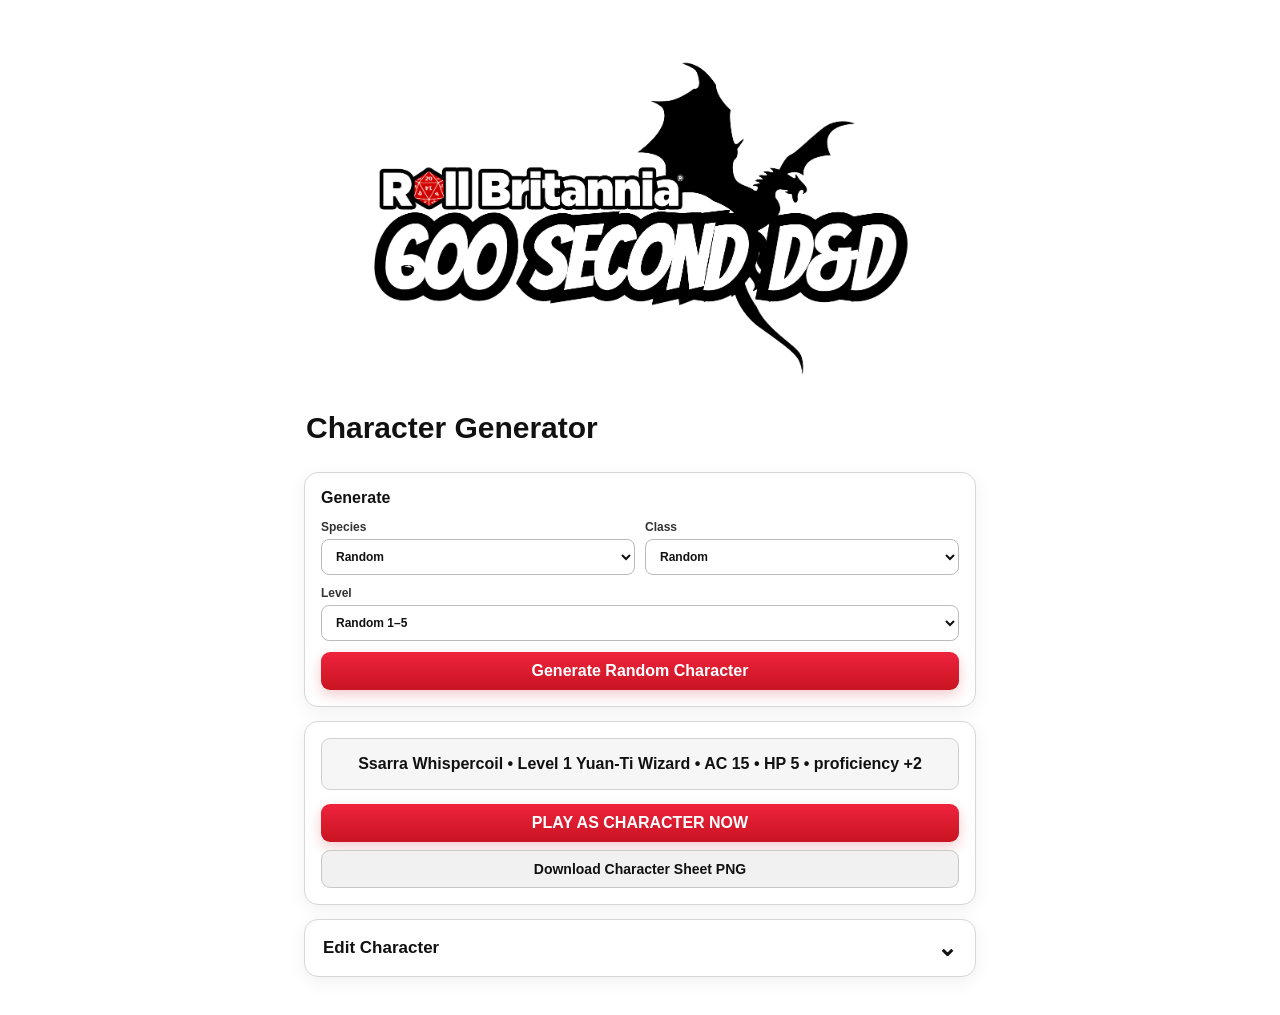
==== index.html @ bf0de69c "Restore working generator loader and play mode" ====
<!doctype html>
<html lang="en">
<head>
  <meta charset="utf-8">
  <meta name="viewport" content="width=device-width,initial-scale=1">
  <meta http-equiv="Cache-Control" content="no-cache, no-store, must-revalidate">
  <meta http-equiv="Pragma" content="no-cache">
  <meta http-equiv="Expires" content="0">
  <title>Roll Britannia Character Generator</title>
  <style>html,body{margin:0;min-height:100%;background:#fff;font-family:Arial,Helvetica,sans-serif}#loading{min-height:100vh;display:flex;align-items:center;justify-content:center;font-weight:800}</style>
</head>
<body>
<div id="loading">Loading Character Generator…</div>
<script>
(async()=>{
  const response=await fetch('./600_second_dnd_character_player_v21.html?v=20260806-2330',{cache:'no-store'});
  if(!response.ok) throw new Error('Could not load app source: '+response.status);
  let app=await response.text();

  // Use the exact uploaded logo and current title.
  app=app.replace(/<img class="generator-logo"[^>]*>/,'<img class="generator-logo" src="./600 Second logo.png" alt="Roll Britannia 600 Second D&amp;D">');
  app=app.replace(/<h1>[^<]*<\/h1>/,'<h1>Character Generator</h1>');

  // Fix stale code left behind after the portrait/live-preview changes.
  app=app.replace('if(!state || readyCount<3)return;','if(!state)return;');
  app=app.replace("els.fitBtn.addEventListener('click',()=>{document.getElementById('sheetStage').scrollTo({top:0,left:0,behavior:'smooth'});});",'');
  app=app.replace("if(!document.fullscreenElement && el.requestFullscreen) el.requestFullscreen().catch(()=>{});",'');
  app=app.replace("if(document.fullscreenElement && document.exitFullscreen) document.exitFullscreen().catch(()=>{});",'');
  app=app.replace('>EDIT CHARACTER</button>','>BACK TO EDIT</button>');

  const css=`<style id="production-overrides">
html,body{background:#fff!important;color:#111!important}
body:not(.play-mode){background:#fff!important;color:#111!important;overflow-x:hidden!important;overflow-y:auto!important}
body:not(.play-mode) .app-shell{display:grid!important;grid-template-columns:minmax(320px,720px)!important;justify-content:center!important;min-height:100vh!important;background:#fff!important}
body:not(.play-mode) .controls{width:100%!important;padding:24px!important;overflow:visible!important;border-right:0!important;background:#fff!important;color:#111!important}
body:not(.play-mode) .preview-area{display:none!important}
body:not(.play-mode) .panel{position:static!important;background:#fff!important;border-color:#d7d7d7!important;color:#111!important;box-shadow:0 5px 18px rgba(0,0,0,.06)!important}
body:not(.play-mode) .actions-panel{position:static!important;bottom:auto!important}
body:not(.play-mode) .generator-brand{background:#fff!important;border:0!important;padding:0 0 16px!important}
body:not(.play-mode) .generator-logo{display:block!important;width:100%!important;max-width:620px!important;height:auto!important;margin:0 auto 14px!important;object-fit:contain!important}
body:not(.play-mode) .generator-brand h1{color:#000!important;text-align:center!important;margin:0!important}
body:not(.play-mode) label{color:#333!important}
body:not(.play-mode) input,body:not(.play-mode) select,body:not(.play-mode) textarea{background:#fff!important;color:#111!important;border-color:#bbb!important}
body:not(.play-mode) input:focus,body:not(.play-mode) select:focus,body:not(.play-mode) textarea:focus{border-color:#666!important}
body:not(.play-mode) .point-buy-status,body:not(.play-mode) .character-summary{background:#f6f6f6!important;color:#111!important;border-color:#d0d0d0!important}
body:not(.play-mode) .secondary{background:#f1f1f1!important;color:#111!important;border-color:#c8c8c8!important}
body:not(.play-mode) .edit-collapse-toggle{color:#111!important}
.download-character-panel .character-summary{display:block!important;width:100%!important;box-sizing:border-box!important;margin:0 0 14px!important;padding:14px 16px!important;text-align:center!important;font-size:16px!important;color:#111!important}
.download-character-panel #playBtn{width:100%!important}
body.play-mode{margin:0!important;overflow:hidden!important;background:#111!important}
body.play-mode .app-shell{display:block!important;min-height:100vh!important;background:#111!important}
body.play-mode .controls{display:none!important}
body.play-mode .preview-area{display:flex!important;position:fixed!important;inset:0!important;z-index:999!important;width:100vw!important;height:100dvh!important;min-height:0!important;padding:0!important;background:#111!important;overflow:hidden!important;align-items:center!important;justify-content:center!important}
body.play-mode .sheet-stage{display:flex!important;width:100vw!important;height:100dvh!important;min-height:0!important;flex:1!important;padding:0!important;border:0!important;border-radius:0!important;overflow:hidden!important;background:#111!important;box-shadow:none!important;align-items:center!important;justify-content:center!important}
body.play-mode #sheetWrap{position:relative!important;width:min(100vw,calc(100dvh * .707))!important;max-width:none!important;flex:0 0 auto!important;z-index:1000!important}
body.play-mode #sheetCanvas{display:block!important;visibility:visible!important;opacity:1!important;width:100%!important;height:auto!important;background:#fff!important;box-shadow:none!important}
body.play-mode #hpPlayControls{display:block!important;position:absolute!important;inset:0!important;z-index:1002!important;pointer-events:none!important}
body.play-mode .hp-step{width:clamp(20px,3.3%,26px)!important;height:auto!important;aspect-ratio:1/1!important;padding:0!important;border:2px solid #D10300!important;border-radius:50%!important;background:#fff!important;color:#D10300!important;font-size:clamp(15px,1.8vw,20px)!important;line-height:1!important;box-shadow:0 2px 6px rgba(0,0,0,.2)!important;pointer-events:auto!important;display:flex!important;align-items:center!important;justify-content:center!important}
body.play-mode #hpMinusBtn{left:22.1%!important;top:28.8%!important;transform:translate(-50%,-50%)!important}
body.play-mode #hpPlusBtn{left:29.4%!important;top:28.8%!important;transform:translate(-50%,-50%)!important}
body.play-mode .exit-play{display:block!important;position:fixed!important;top:auto!important;bottom:12px!important;right:12px!important;z-index:1005!important;padding:8px 12px!important;border-radius:999px!important;background:rgba(20,20,20,.88)!important;color:#fff!important;font-size:11px!important;font-weight:800!important}
</style>`;
  app=app.replace('</head>',css+'</head>');

  document.open();
  document.write(app);
  document.close();
})().catch(err=>{
  console.error(err);
  document.getElementById('loading').textContent='Could not load the Character Generator. Please refresh.';
});
</script>
</body>
</html>
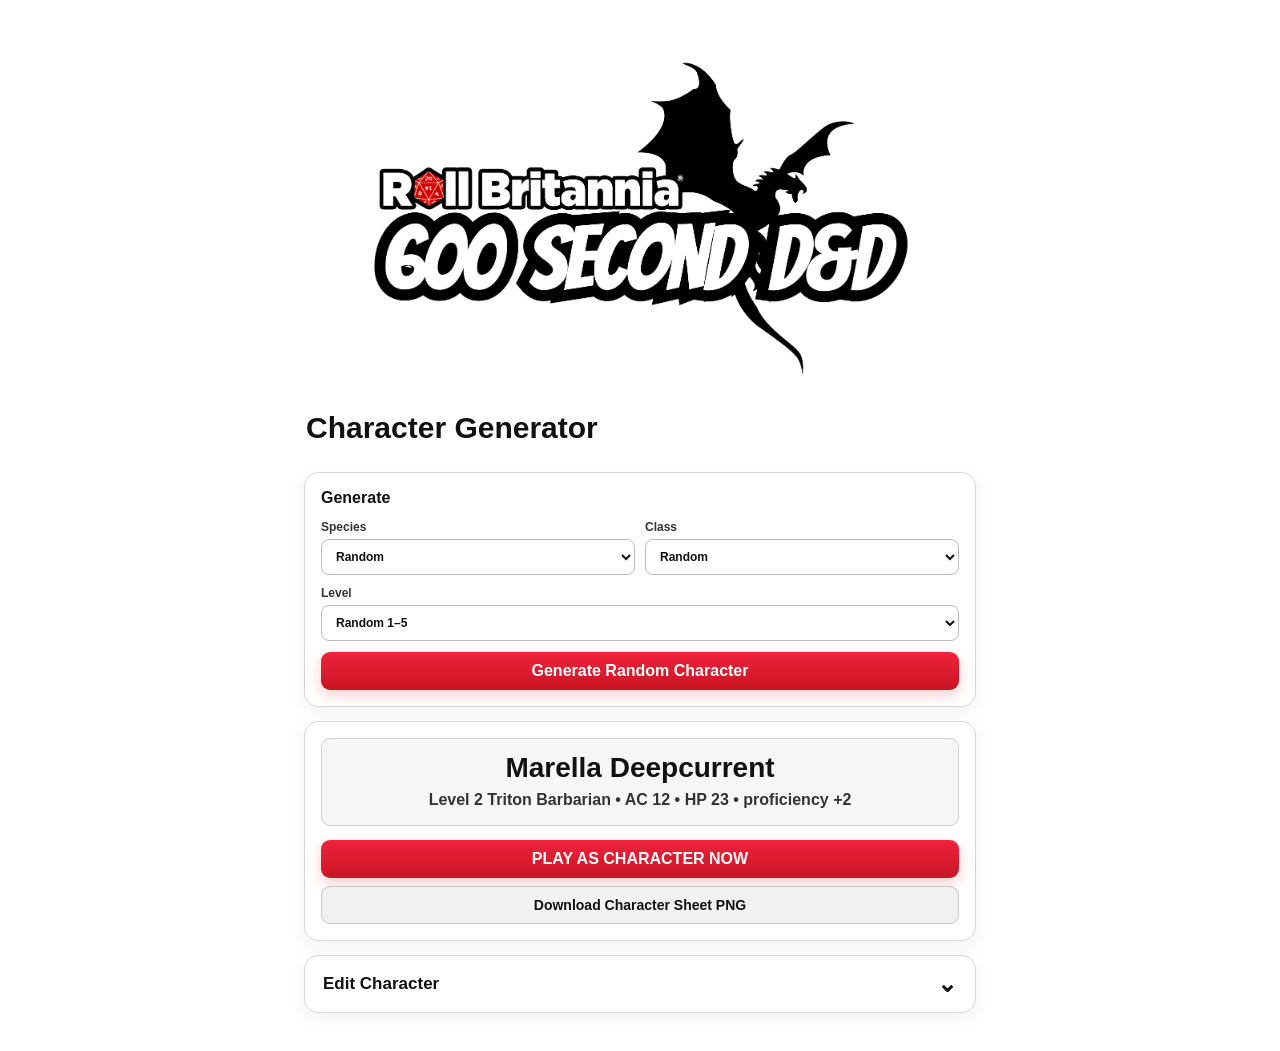
==== commit 58a7806c: "Restore large character name summary layout" ====
--- a/index.html
+++ b/index.html
@@ -13,7 +13,7 @@
 <div id="loading">Loading Character Generator…</div>
 <script>
 (async()=>{
-  const response=await fetch('./600_second_dnd_character_player_v21.html?v=20260806-2330',{cache:'no-store'});
+  const response=await fetch('./600_second_dnd_character_player_v21.html?v=20260807-0015',{cache:'no-store'});
   if(!response.ok) throw new Error('Could not load app source: '+response.status);
   let app=await response.text();
 
@@ -45,7 +45,9 @@
 body:not(.play-mode) .point-buy-status,body:not(.play-mode) .character-summary{background:#f6f6f6!important;color:#111!important;border-color:#d0d0d0!important}
 body:not(.play-mode) .secondary{background:#f1f1f1!important;color:#111!important;border-color:#c8c8c8!important}
 body:not(.play-mode) .edit-collapse-toggle{color:#111!important}
-.download-character-panel .character-summary{display:block!important;width:100%!important;box-sizing:border-box!important;margin:0 0 14px!important;padding:14px 16px!important;text-align:center!important;font-size:16px!important;color:#111!important}
+.download-character-panel .character-summary{display:block!important;width:100%!important;box-sizing:border-box!important;margin:0 0 14px!important;padding:14px 16px!important;text-align:center!important;color:#111!important}
+.character-summary .summary-name{display:block!important;width:100%!important;font-size:28px!important;line-height:1.08!important;font-weight:900!important;color:#111!important;margin:0 0 7px!important}
+.character-summary .summary-details{display:block!important;width:100%!important;font-size:16px!important;line-height:1.3!important;font-weight:800!important;color:#333!important}
 .download-character-panel #playBtn{width:100%!important}
 body.play-mode{margin:0!important;overflow:hidden!important;background:#111!important}
 body.play-mode .app-shell{display:block!important;min-height:100vh!important;background:#111!important}
@@ -62,6 +64,42 @@
 </style>`;
   app=app.replace('</head>',css+'</head>');
 
+  const summaryScript=`<script id="summary-layout-fix">
+(function(){
+  function formatSummary(){
+    const summary=document.getElementById('summary');
+    if(!summary)return;
+    const raw=(summary.dataset.rawSummary||summary.textContent||'').trim();
+    if(!raw)return;
+    if(summary.querySelector('.summary-name'))return;
+    const marker=' • Level ';
+    const p=raw.indexOf(marker);
+    if(p<0)return;
+    summary.dataset.rawSummary=raw;
+    const name=raw.slice(0,p).trim();
+    const details='Level '+raw.slice(p+marker.length).trim();
+    summary.innerHTML='';
+    const nameEl=document.createElement('span');
+    nameEl.className='summary-name';
+    nameEl.textContent=name;
+    const detailsEl=document.createElement('span');
+    detailsEl.className='summary-details';
+    detailsEl.textContent=details;
+    summary.append(nameEl,detailsEl);
+  }
+  function start(){
+    const summary=document.getElementById('summary');
+    if(!summary)return;
+    formatSummary();
+    new MutationObserver(()=>{
+      if(!summary.querySelector('.summary-name'))formatSummary();
+    }).observe(summary,{childList:true,subtree:true,characterData:true});
+  }
+  if(document.readyState==='loading')document.addEventListener('DOMContentLoaded',start);else start();
+})();
+<\/script>`;
+  app=app.replace('</body>',summaryScript+'</body>');
+
   document.open();
   document.write(app);
   document.close();
@@ -71,4 +109,4 @@
 });
 </script>
 </body>
-</html>
+</html>
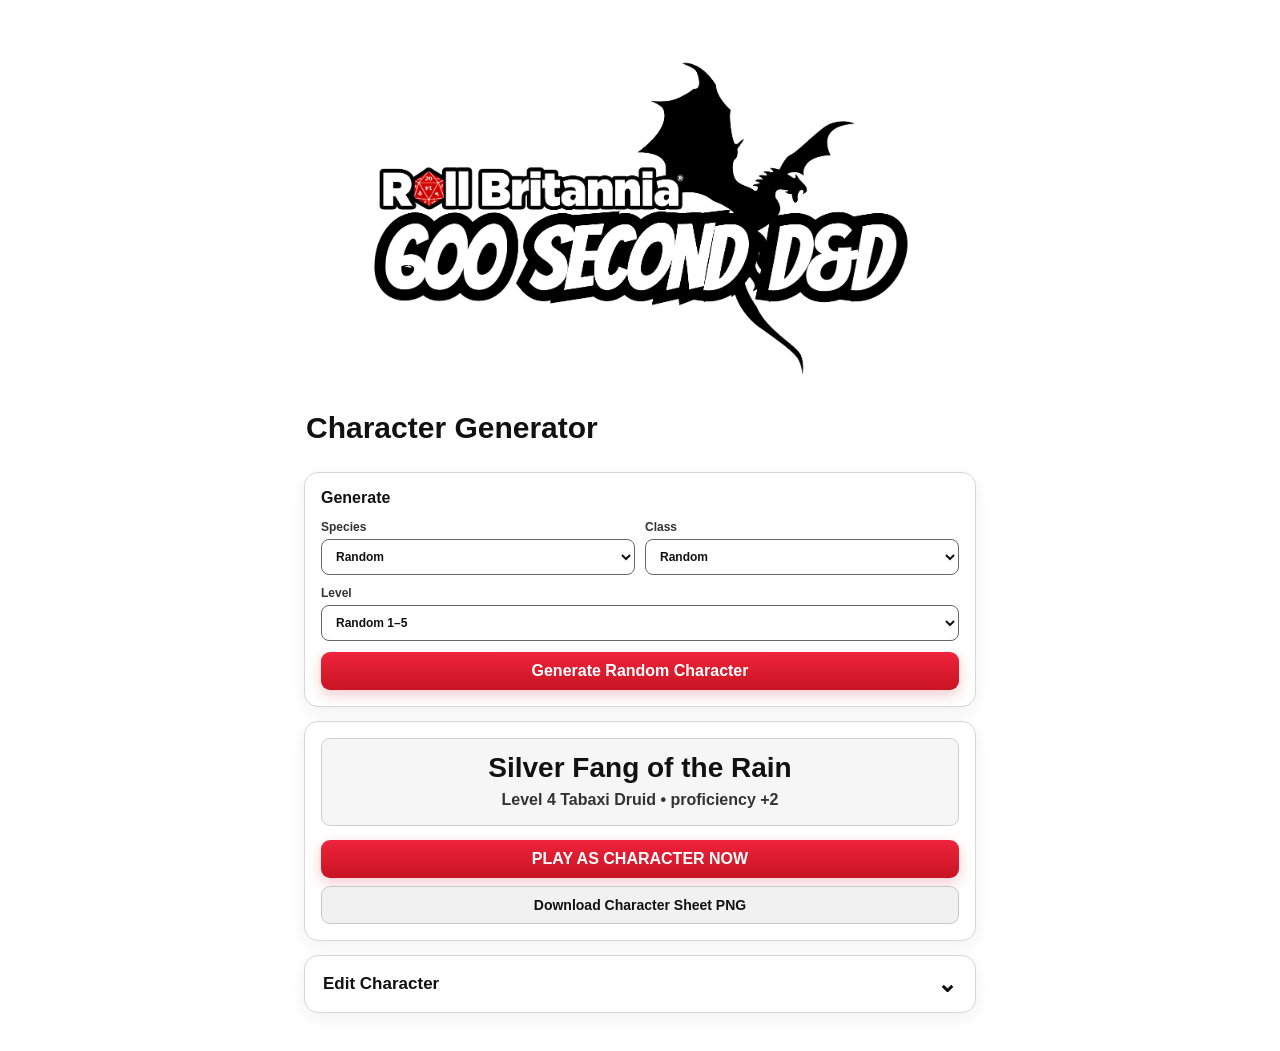
==== commit ce1ff4dc: "Fix random character summary refresh and Magic Missile rules" ====
--- a/index.html
+++ b/index.html
@@ -13,20 +13,29 @@
 <div id="loading">Loading Character Generator…</div>
 <script>
 (async()=>{
-  const response=await fetch('./600_second_dnd_character_player_v21.html?v=20260807-0015',{cache:'no-store'});
+  const response=await fetch('./600_second_dnd_character_player_v21.html?v=20260807-0030',{cache:'no-store'});
   if(!response.ok) throw new Error('Could not load app source: '+response.status);
   let app=await response.text();
 
-  // Use the exact uploaded logo and current title.
+  // Exact uploaded logo and current title.
   app=app.replace(/<img class="generator-logo"[^>]*>/,'<img class="generator-logo" src="./600 Second logo.png" alt="Roll Britannia 600 Second D&amp;D">');
   app=app.replace(/<h1>[^<]*<\/h1>/,'<h1>Character Generator</h1>');
+  app=app.replace('id="generateBtn"','id="generateBtn" type="button"');
 
-  // Fix stale code left behind after the portrait/live-preview changes.
+  // Fix stale code left behind after portrait/live-preview changes.
   app=app.replace('if(!state || readyCount<3)return;','if(!state)return;');
   app=app.replace("els.fitBtn.addEventListener('click',()=>{document.getElementById('sheetStage').scrollTo({top:0,left:0,behavior:'smooth'});});",'');
   app=app.replace("if(!document.fullscreenElement && el.requestFullscreen) el.requestFullscreen().catch(()=>{});",'');
   app=app.replace("if(document.fullscreenElement && document.exitFullscreen) document.exitFullscreen().catch(()=>{});",'');
   app=app.replace('>EDIT CHARACTER</button>','>BACK TO EDIT</button>');
+
+  // Magic Missile: three automatically hitting missiles, with the listed damage PER missile.
+  app=app.replace("{name:'Magic Missile',ability:'CHA',dice:'3d4+3',type:'Force',desc:'Create three magical darts that automatically hit creatures you can see within 120 ft. The darts can strike one target or be divided among several.'}","{name:'Magic Missile',ability:'CHA',dice:'1d4+1',type:'Force / missile',auto:true,desc:'Create three magical darts that automatically hit creatures you can see within 120 ft. The listed damage is PER missile; all three can hit one target or be split among targets.'}");
+  app=app.replace("{name:'Magic Missile',ability:'INT',dice:'3d4+3',type:'Force',desc:'Create three magical darts that automatically hit creatures you can see within 120 ft. The darts can strike one target or be divided among several.'}","{name:'Magic Missile',ability:'INT',dice:'1d4+1',type:'Force / missile',auto:true,desc:'Create three magical darts that automatically hit creatures you can see within 120 ft. The listed damage is PER missile; all three can hit one target or be split among targets.'}");
+
+  app=app.replace("  function attackBonus(atk){\n    const ab=classData[state.cls]?.spell && atk.ability===classData[state.cls].spell ? classData[state.cls].spell : atk.ability;\n    return modifier(state.stats[ab]||10)+state.prof;\n  }","  function attackBonus(atk){\n    if(atk.auto) return 'Auto';\n    const ab=classData[state.cls]?.spell && atk.ability===classData[state.cls].spell ? classData[state.cls].spell : atk.ability;\n    return modifier(state.stats[ab]||10)+state.prof;\n  }");
+  app=app.replace("  function attackDamage(atk){\n    if(atk.type==='Bonus') return atk.dice;\n    const mod=modifier(state.stats[atk.ability]||10);\n    const suffix = mod===0?'':(mod>0?`+${mod}`:`${mod}`);\n    return `${atk.dice}${suffix} ${atk.type}`;\n  }","  function attackDamage(atk){\n    if(atk.type==='Bonus') return atk.dice;\n    const spellAbility=classData[state.cls]?.spell;\n    const isSpellAttack=spellAbility && atk.ability===spellAbility;\n    if(isSpellAttack || atk.auto) return `${atk.dice} ${atk.type}`;\n    const mod=modifier(state.stats[atk.ability]||10);\n    const suffix = mod===0?'':(mod>0?`+${mod}`:`${mod}`);\n    return `${atk.dice}${suffix} ${atk.type}`;\n  }");
+  app=app.replace("      if(m[2]==='bonus')return fmtMod(attackBonus(atk));","      if(m[2]==='bonus'){const b=attackBonus(atk);return typeof b==='number'?fmtMod(b):b;}");
 
   const css=`<style id="production-overrides">
 html,body{background:#fff!important;color:#111!important}
@@ -41,7 +50,7 @@
 body:not(.play-mode) .generator-brand h1{color:#000!important;text-align:center!important;margin:0!important}
 body:not(.play-mode) label{color:#333!important}
 body:not(.play-mode) input,body:not(.play-mode) select,body:not(.play-mode) textarea{background:#fff!important;color:#111!important;border-color:#bbb!important}
-body:not(.play-mode) input:focus,body:not(.play-mode) select:focus,body:not(.play-mode) textarea:focus{border-color:#666!important}
+body:not(.play-mode) input:focus,body:not(.play-mode) select,body:not(.play-mode) textarea:focus{border-color:#666!important}
 body:not(.play-mode) .point-buy-status,body:not(.play-mode) .character-summary{background:#f6f6f6!important;color:#111!important;border-color:#d0d0d0!important}
 body:not(.play-mode) .secondary{background:#f1f1f1!important;color:#111!important;border-color:#c8c8c8!important}
 body:not(.play-mode) .edit-collapse-toggle{color:#111!important}
@@ -64,20 +73,20 @@
 </style>`;
   app=app.replace('</head>',css+'</head>');
 
+  // Format the CURRENT summary every time it changes. Do not cache the first character.
   const summaryScript=`<script id="summary-layout-fix">
 (function(){
   function formatSummary(){
     const summary=document.getElementById('summary');
-    if(!summary)return;
-    const raw=(summary.dataset.rawSummary||summary.textContent||'').trim();
+    if(!summary || summary.querySelector('.summary-name'))return;
+    const raw=(summary.textContent||'').trim();
     if(!raw)return;
-    if(summary.querySelector('.summary-name'))return;
     const marker=' • Level ';
     const p=raw.indexOf(marker);
     if(p<0)return;
-    summary.dataset.rawSummary=raw;
     const name=raw.slice(0,p).trim();
-    const details='Level '+raw.slice(p+marker.length).trim();
+    let details='Level '+raw.slice(p+marker.length).trim();
+    details=details.replace(/ • AC \\d+ • HP \\d+(?= • proficiency)/,'');
     summary.innerHTML='';
     const nameEl=document.createElement('span');
     nameEl.className='summary-name';
@@ -91,9 +100,7 @@
     const summary=document.getElementById('summary');
     if(!summary)return;
     formatSummary();
-    new MutationObserver(()=>{
-      if(!summary.querySelector('.summary-name'))formatSummary();
-    }).observe(summary,{childList:true,subtree:true,characterData:true});
+    new MutationObserver(()=>formatSummary()).observe(summary,{childList:true,subtree:true,characterData:true});
   }
   if(document.readyState==='loading')document.addEventListener('DOMContentLoaded',start);else start();
 })();
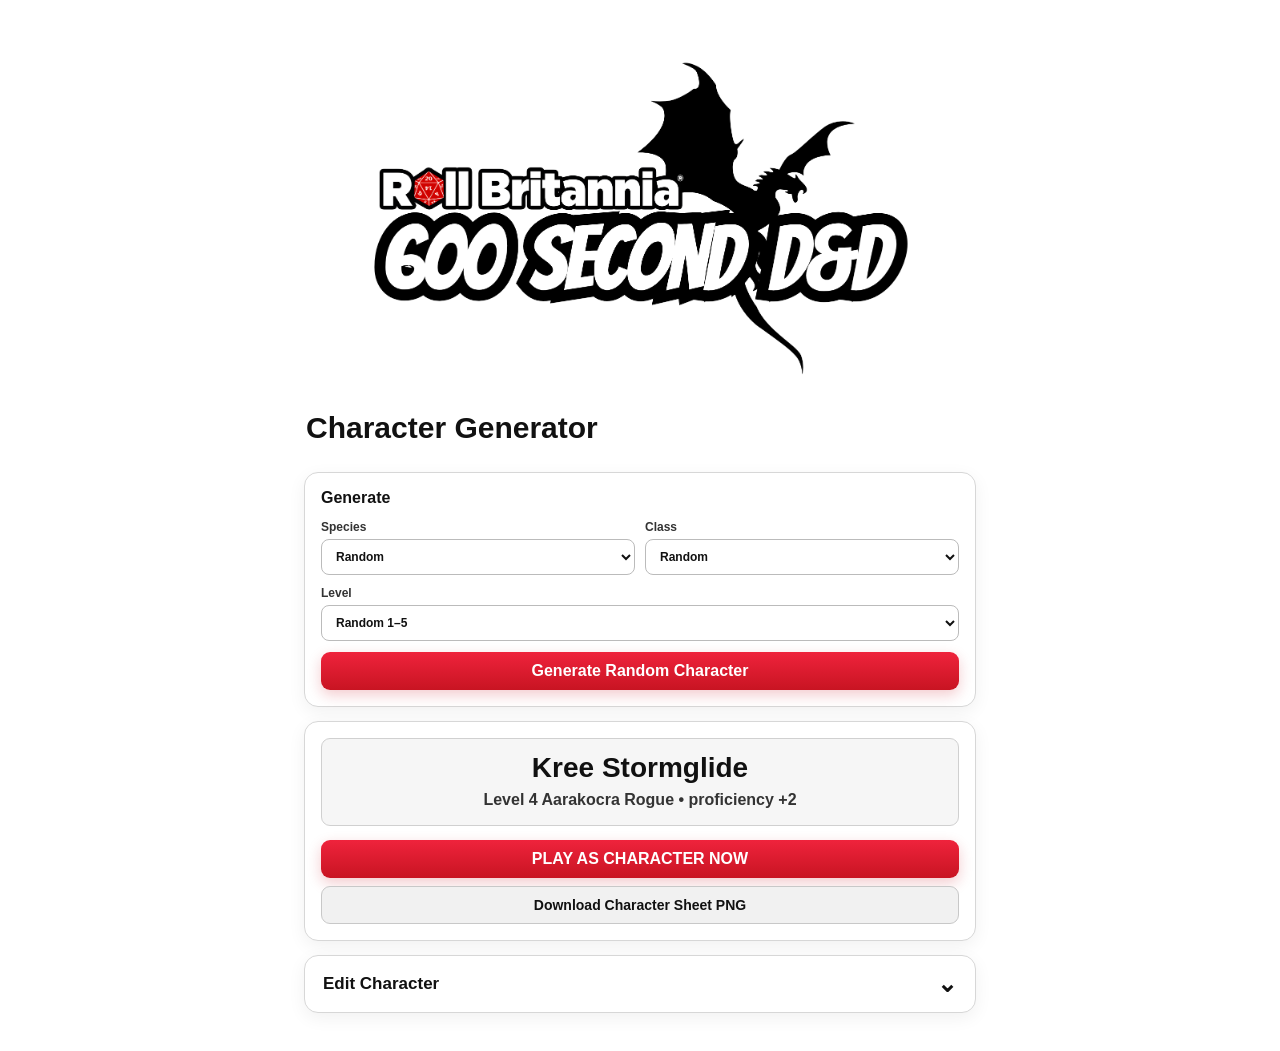
==== commit b0eb311a: "Make HP controls rectangular and keep clear of HP text" ====
--- a/index.html
+++ b/index.html
@@ -13,23 +13,20 @@
 <div id="loading">Loading Character Generator…</div>
 <script>
 (async()=>{
-  const response=await fetch('./600_second_dnd_character_player_v21.html?v=20260807-0030',{cache:'no-store'});
+  const response=await fetch('./600_second_dnd_character_player_v21.html?v=20260807-0045',{cache:'no-store'});
   if(!response.ok) throw new Error('Could not load app source: '+response.status);
   let app=await response.text();
 
-  // Exact uploaded logo and current title.
   app=app.replace(/<img class="generator-logo"[^>]*>/,'<img class="generator-logo" src="./600 Second logo.png" alt="Roll Britannia 600 Second D&amp;D">');
   app=app.replace(/<h1>[^<]*<\/h1>/,'<h1>Character Generator</h1>');
   app=app.replace('id="generateBtn"','id="generateBtn" type="button"');
 
-  // Fix stale code left behind after portrait/live-preview changes.
   app=app.replace('if(!state || readyCount<3)return;','if(!state)return;');
   app=app.replace("els.fitBtn.addEventListener('click',()=>{document.getElementById('sheetStage').scrollTo({top:0,left:0,behavior:'smooth'});});",'');
   app=app.replace("if(!document.fullscreenElement && el.requestFullscreen) el.requestFullscreen().catch(()=>{});",'');
   app=app.replace("if(document.fullscreenElement && document.exitFullscreen) document.exitFullscreen().catch(()=>{});",'');
   app=app.replace('>EDIT CHARACTER</button>','>BACK TO EDIT</button>');
 
-  // Magic Missile: three automatically hitting missiles, with the listed damage PER missile.
   app=app.replace("{name:'Magic Missile',ability:'CHA',dice:'3d4+3',type:'Force',desc:'Create three magical darts that automatically hit creatures you can see within 120 ft. The darts can strike one target or be divided among several.'}","{name:'Magic Missile',ability:'CHA',dice:'1d4+1',type:'Force / missile',auto:true,desc:'Create three magical darts that automatically hit creatures you can see within 120 ft. The listed damage is PER missile; all three can hit one target or be split among targets.'}");
   app=app.replace("{name:'Magic Missile',ability:'INT',dice:'3d4+3',type:'Force',desc:'Create three magical darts that automatically hit creatures you can see within 120 ft. The darts can strike one target or be divided among several.'}","{name:'Magic Missile',ability:'INT',dice:'1d4+1',type:'Force / missile',auto:true,desc:'Create three magical darts that automatically hit creatures you can see within 120 ft. The listed damage is PER missile; all three can hit one target or be split among targets.'}");
 
@@ -50,7 +47,7 @@
 body:not(.play-mode) .generator-brand h1{color:#000!important;text-align:center!important;margin:0!important}
 body:not(.play-mode) label{color:#333!important}
 body:not(.play-mode) input,body:not(.play-mode) select,body:not(.play-mode) textarea{background:#fff!important;color:#111!important;border-color:#bbb!important}
-body:not(.play-mode) input:focus,body:not(.play-mode) select,body:not(.play-mode) textarea:focus{border-color:#666!important}
+body:not(.play-mode) input:focus,body:not(.play-mode) select:focus,body:not(.play-mode) textarea:focus{border-color:#666!important}
 body:not(.play-mode) .point-buy-status,body:not(.play-mode) .character-summary{background:#f6f6f6!important;color:#111!important;border-color:#d0d0d0!important}
 body:not(.play-mode) .secondary{background:#f1f1f1!important;color:#111!important;border-color:#c8c8c8!important}
 body:not(.play-mode) .edit-collapse-toggle{color:#111!important}
@@ -66,14 +63,13 @@
 body.play-mode #sheetWrap{position:relative!important;width:min(100vw,calc(100dvh * .707))!important;max-width:none!important;flex:0 0 auto!important;z-index:1000!important}
 body.play-mode #sheetCanvas{display:block!important;visibility:visible!important;opacity:1!important;width:100%!important;height:auto!important;background:#fff!important;box-shadow:none!important}
 body.play-mode #hpPlayControls{display:block!important;position:absolute!important;inset:0!important;z-index:1002!important;pointer-events:none!important}
-body.play-mode .hp-step{width:clamp(20px,3.3%,26px)!important;height:auto!important;aspect-ratio:1/1!important;padding:0!important;border:2px solid #D10300!important;border-radius:50%!important;background:#fff!important;color:#D10300!important;font-size:clamp(15px,1.8vw,20px)!important;line-height:1!important;box-shadow:0 2px 6px rgba(0,0,0,.2)!important;pointer-events:auto!important;display:flex!important;align-items:center!important;justify-content:center!important}
-body.play-mode #hpMinusBtn{left:22.1%!important;top:28.8%!important;transform:translate(-50%,-50%)!important}
-body.play-mode #hpPlusBtn{left:29.4%!important;top:28.8%!important;transform:translate(-50%,-50%)!important}
+body.play-mode .hp-step{width:36px!important;height:24px!important;aspect-ratio:auto!important;padding:0!important;border:2px solid #D10300!important;border-radius:5px!important;background:#fff!important;color:#D10300!important;font-size:20px!important;line-height:20px!important;box-shadow:0 2px 6px rgba(0,0,0,.2)!important;pointer-events:auto!important;display:flex!important;align-items:center!important;justify-content:center!important;font-weight:900!important}
+body.play-mode #hpMinusBtn{left:12.2%!important;top:28.8%!important;transform:translate(-50%,-50%)!important}
+body.play-mode #hpPlusBtn{left:25.6%!important;top:28.8%!important;transform:translate(-50%,-50%)!important}
 body.play-mode .exit-play{display:block!important;position:fixed!important;top:auto!important;bottom:12px!important;right:12px!important;z-index:1005!important;padding:8px 12px!important;border-radius:999px!important;background:rgba(20,20,20,.88)!important;color:#fff!important;font-size:11px!important;font-weight:800!important}
 </style>`;
   app=app.replace('</head>',css+'</head>');
 
-  // Format the CURRENT summary every time it changes. Do not cache the first character.
   const summaryScript=`<script id="summary-layout-fix">
 (function(){
   function formatSummary(){
@@ -116,4 +112,4 @@
 });
 </script>
 </body>
-</html>+</html>
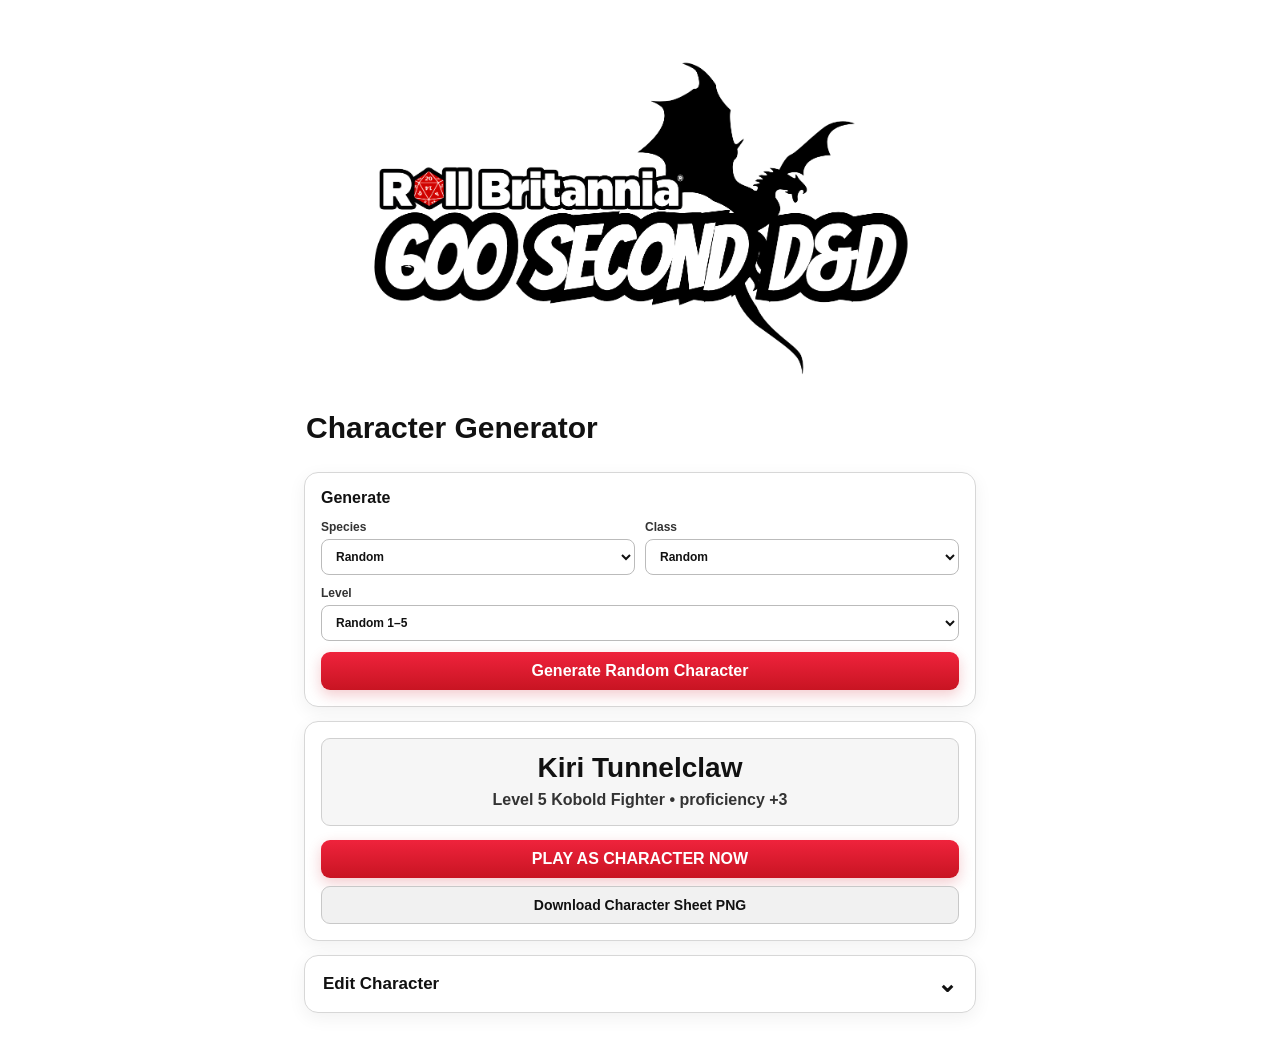
==== commit f4249ba0: "Move HP controls outside hit point text area" ====
--- a/index.html
+++ b/index.html
@@ -63,9 +63,10 @@
 body.play-mode #sheetWrap{position:relative!important;width:min(100vw,calc(100dvh * .707))!important;max-width:none!important;flex:0 0 auto!important;z-index:1000!important}
 body.play-mode #sheetCanvas{display:block!important;visibility:visible!important;opacity:1!important;width:100%!important;height:auto!important;background:#fff!important;box-shadow:none!important}
 body.play-mode #hpPlayControls{display:block!important;position:absolute!important;inset:0!important;z-index:1002!important;pointer-events:none!important}
-body.play-mode .hp-step{width:36px!important;height:24px!important;aspect-ratio:auto!important;padding:0!important;border:2px solid #D10300!important;border-radius:5px!important;background:#fff!important;color:#D10300!important;font-size:20px!important;line-height:20px!important;box-shadow:0 2px 6px rgba(0,0,0,.2)!important;pointer-events:auto!important;display:flex!important;align-items:center!important;justify-content:center!important;font-weight:900!important}
-body.play-mode #hpMinusBtn{left:12.2%!important;top:28.8%!important;transform:translate(-50%,-50%)!important}
-body.play-mode #hpPlusBtn{left:25.6%!important;top:28.8%!important;transform:translate(-50%,-50%)!important}
+/* HP controls sit outside the actual HP text box. */
+body.play-mode .hp-step{width:32px!important;height:22px!important;aspect-ratio:auto!important;padding:0!important;border:2px solid #D10300!important;border-radius:4px!important;background:#fff!important;color:#D10300!important;font-size:19px!important;line-height:19px!important;box-shadow:0 2px 6px rgba(0,0,0,.2)!important;pointer-events:auto!important;display:flex!important;align-items:center!important;justify-content:center!important;font-weight:900!important}
+body.play-mode #hpMinusBtn{left:25.6%!important;top:28.55%!important;transform:translate(-50%,-50%)!important}
+body.play-mode #hpPlusBtn{left:34.0%!important;top:28.55%!important;transform:translate(-50%,-50%)!important}
 body.play-mode .exit-play{display:block!important;position:fixed!important;top:auto!important;bottom:12px!important;right:12px!important;z-index:1005!important;padding:8px 12px!important;border-radius:999px!important;background:rgba(20,20,20,.88)!important;color:#fff!important;font-size:11px!important;font-weight:800!important}
 </style>`;
   app=app.replace('</head>',css+'</head>');
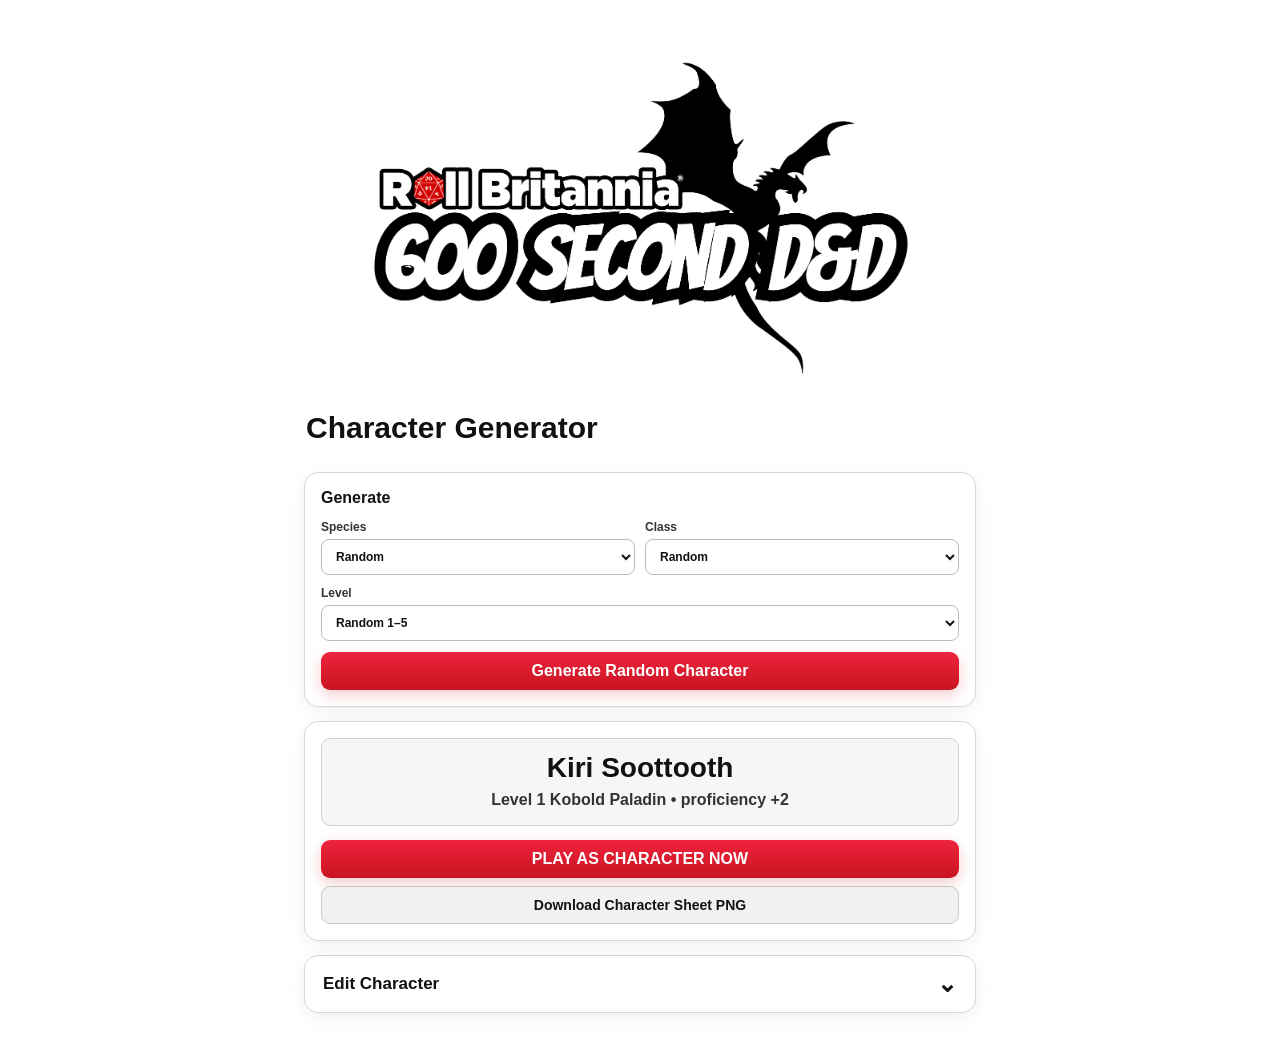
==== commit b47025fa: "Refine HP controls, portrait placement, and green spill cleanup" ====
--- a/index.html
+++ b/index.html
@@ -13,7 +13,7 @@
 <div id="loading">Loading Character Generator…</div>
 <script>
 (async()=>{
-  const response=await fetch('./600_second_dnd_character_player_v21.html?v=20260807-0045',{cache:'no-store'});
+  const response=await fetch('./600_second_dnd_character_player_v21.html?v=20260807-0105',{cache:'no-store'});
   if(!response.ok) throw new Error('Could not load app source: '+response.status);
   let app=await response.text();
 
@@ -26,6 +26,39 @@
   app=app.replace("if(!document.fullscreenElement && el.requestFullscreen) el.requestFullscreen().catch(()=>{});",'');
   app=app.replace("if(document.fullscreenElement && document.exitFullscreen) document.exitFullscreen().catch(()=>{});",'');
   app=app.replace('>EDIT CHARACTER</button>','>BACK TO EDIT</button>');
+
+  app=app.replace('  function preloadSpeciesPortraits(){', `  function keyOutGreen(img){
+    const c=document.createElement('canvas');
+    c.width=img.naturalWidth||img.width;
+    c.height=img.naturalHeight||img.height;
+    const gtx=c.getContext('2d',{willReadFrequently:true});
+    gtx.drawImage(img,0,0);
+    const imageData=gtx.getImageData(0,0,c.width,c.height);
+    const d=imageData.data;
+    for(let i=0;i<d.length;i+=4){
+      const r=d[i], g=d[i+1], b=d[i+2], a=d[i+3];
+      const dominance=g-Math.max(r,b);
+      if(a>0 && g>105 && r<145 && b<145 && dominance>34){
+        const strength=Math.min(1,(dominance-34)/90);
+        d[i+1]=Math.round(g*(1-strength*.35));
+        d[i]=Math.min(255,Math.round(r+strength*10));
+        d[i+2]=Math.min(255,Math.round(b+strength*8));
+        if(dominance>55) d[i+3]=Math.round(a*(1-strength*.92));
+      }
+    }
+    gtx.putImageData(imageData,0,0);
+    return c;
+  }
+
+  function preloadSpeciesPortraits(){`);
+  app=app.replace('img.onload=()=>{ speciesPortraits[species]=img; resolve(); };','img.onload=()=>{ speciesPortraits[species]=keyOutGreen(img); resolve(); };');
+
+  app=app.replace(
+    'const s=Math.max(w/iw,h/ih); const dw=iw*s, dh=ih*s;\\n    ctx.drawImage(img,x+(w-dw)/2,y+(h-dh)/2,dw,dh);',
+    'const s=Math.min(w/iw,h/ih)*0.96; const dw=iw*s, dh=ih*s;\\n    const cx=x+w*0.54, cy=y+h*0.47;\\n    ctx.drawImage(img,cx-dw/2,cy-dh/2,dw,dh);'
+  );
+  app=app.replace('ctx.rect(505,22,909,925);','ctx.rect(600,22,814,925);');
+  app=app.replace('drawCoverImage(portraitImg,505,22,909,925);','drawCoverImage(portraitImg,600,22,814,925);');
 
   app=app.replace("{name:'Magic Missile',ability:'CHA',dice:'3d4+3',type:'Force',desc:'Create three magical darts that automatically hit creatures you can see within 120 ft. The darts can strike one target or be divided among several.'}","{name:'Magic Missile',ability:'CHA',dice:'1d4+1',type:'Force / missile',auto:true,desc:'Create three magical darts that automatically hit creatures you can see within 120 ft. The listed damage is PER missile; all three can hit one target or be split among targets.'}");
   app=app.replace("{name:'Magic Missile',ability:'INT',dice:'3d4+3',type:'Force',desc:'Create three magical darts that automatically hit creatures you can see within 120 ft. The darts can strike one target or be divided among several.'}","{name:'Magic Missile',ability:'INT',dice:'1d4+1',type:'Force / missile',auto:true,desc:'Create three magical darts that automatically hit creatures you can see within 120 ft. The listed damage is PER missile; all three can hit one target or be split among targets.'}");
@@ -63,10 +96,9 @@
 body.play-mode #sheetWrap{position:relative!important;width:min(100vw,calc(100dvh * .707))!important;max-width:none!important;flex:0 0 auto!important;z-index:1000!important}
 body.play-mode #sheetCanvas{display:block!important;visibility:visible!important;opacity:1!important;width:100%!important;height:auto!important;background:#fff!important;box-shadow:none!important}
 body.play-mode #hpPlayControls{display:block!important;position:absolute!important;inset:0!important;z-index:1002!important;pointer-events:none!important}
-/* HP controls sit outside the actual HP text box. */
-body.play-mode .hp-step{width:32px!important;height:22px!important;aspect-ratio:auto!important;padding:0!important;border:2px solid #D10300!important;border-radius:4px!important;background:#fff!important;color:#D10300!important;font-size:19px!important;line-height:19px!important;box-shadow:0 2px 6px rgba(0,0,0,.2)!important;pointer-events:auto!important;display:flex!important;align-items:center!important;justify-content:center!important;font-weight:900!important}
-body.play-mode #hpMinusBtn{left:25.6%!important;top:28.55%!important;transform:translate(-50%,-50%)!important}
-body.play-mode #hpPlusBtn{left:34.0%!important;top:28.55%!important;transform:translate(-50%,-50%)!important}
+body.play-mode .hp-step{width:28px!important;height:18px!important;aspect-ratio:auto!important;padding:0!important;border:2px solid #D10300!important;border-radius:4px!important;background:#fff!important;color:#D10300!important;font-size:16px!important;line-height:16px!important;box-shadow:0 2px 5px rgba(0,0,0,.18)!important;pointer-events:auto!important;display:flex!important;align-items:center!important;justify-content:center!important;font-weight:900!important}
+body.play-mode #hpMinusBtn{left:12.0%!important;top:28.8%!important;transform:translate(-50%,-50%)!important}
+body.play-mode #hpPlusBtn{left:27.0%!important;top:28.8%!important;transform:translate(-50%,-50%)!important}
 body.play-mode .exit-play{display:block!important;position:fixed!important;top:auto!important;bottom:12px!important;right:12px!important;z-index:1005!important;padding:8px 12px!important;border-radius:999px!important;background:rgba(20,20,20,.88)!important;color:#fff!important;font-size:11px!important;font-weight:800!important}
 </style>`;
   app=app.replace('</head>',css+'</head>');
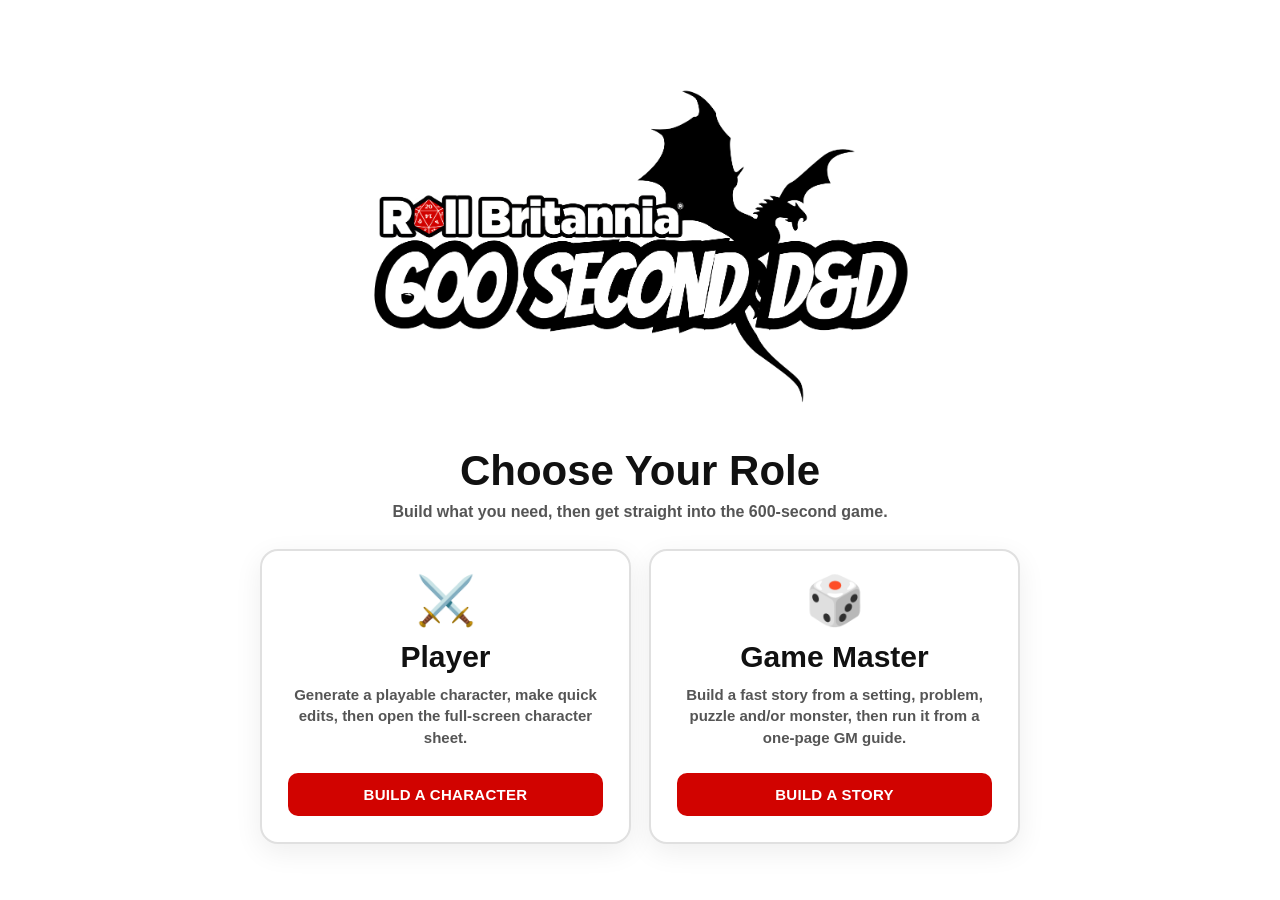
==== commit 78e96a24: "Add Player and Game Master role selection" ====
--- a/index.html
+++ b/index.html
@@ -2,147 +2,49 @@
 <html lang="en">
 <head>
   <meta charset="utf-8">
-  <meta name="viewport" content="width=device-width,initial-scale=1">
-  <meta http-equiv="Cache-Control" content="no-cache, no-store, must-revalidate">
-  <meta http-equiv="Pragma" content="no-cache">
-  <meta http-equiv="Expires" content="0">
-  <title>Roll Britannia Character Generator</title>
-  <style>html,body{margin:0;min-height:100%;background:#fff;font-family:Arial,Helvetica,sans-serif}#loading{min-height:100vh;display:flex;align-items:center;justify-content:center;font-weight:800}</style>
+  <meta name="viewport" content="width=device-width,initial-scale=1,viewport-fit=cover">
+  <title>Roll Britannia 600 Second D&D</title>
+  <style>
+    *{box-sizing:border-box}
+    html,body{margin:0;min-height:100%;font-family:Arial,Helvetica,sans-serif;background:#fff;color:#111}
+    body{min-height:100vh;display:flex;align-items:center;justify-content:center;padding:28px 18px}
+    .shell{width:min(760px,100%);text-align:center}
+    .logo{display:block;width:min(620px,100%);height:auto;margin:0 auto 20px}
+    h1{font-size:clamp(28px,5vw,42px);margin:0 0 8px;font-weight:900}
+    .sub{margin:0 auto 28px;color:#555;font-weight:700;font-size:16px}
+    .roles{display:grid;grid-template-columns:1fr 1fr;gap:18px}
+    .role{display:flex;flex-direction:column;justify-content:space-between;min-height:230px;padding:26px;border:2px solid #e0e0e0;border-radius:18px;background:#fff;box-shadow:0 8px 28px rgba(0,0,0,.07);text-decoration:none;color:#111;transition:.16s transform,.16s border-color,.16s box-shadow}
+    .role:hover,.role:focus-visible{transform:translateY(-2px);border-color:#D10300;box-shadow:0 12px 34px rgba(0,0,0,.11);outline:none}
+    .icon{font-size:48px;line-height:1;margin-bottom:15px}
+    .role h2{font-size:30px;margin:0 0 10px;font-weight:900}
+    .role p{margin:0;color:#555;font-size:15px;line-height:1.45;font-weight:600}
+    .go{margin-top:24px;background:#D10300;color:#fff;border-radius:10px;padding:13px 16px;font-size:15px;font-weight:900;letter-spacing:.02em}
+    @media(max-width:620px){body{align-items:flex-start;padding-top:max(24px,env(safe-area-inset-top))}.roles{grid-template-columns:1fr}.role{min-height:190px;padding:22px}.icon{font-size:40px}.role h2{font-size:27px}}
+  </style>
 </head>
 <body>
-<div id="loading">Loading Character Generator…</div>
-<script>
-(async()=>{
-  const response=await fetch('./600_second_dnd_character_player_v21.html?v=20260807-0105',{cache:'no-store'});
-  if(!response.ok) throw new Error('Could not load app source: '+response.status);
-  let app=await response.text();
-
-  app=app.replace(/<img class="generator-logo"[^>]*>/,'<img class="generator-logo" src="./600 Second logo.png" alt="Roll Britannia 600 Second D&amp;D">');
-  app=app.replace(/<h1>[^<]*<\/h1>/,'<h1>Character Generator</h1>');
-  app=app.replace('id="generateBtn"','id="generateBtn" type="button"');
-
-  app=app.replace('if(!state || readyCount<3)return;','if(!state)return;');
-  app=app.replace("els.fitBtn.addEventListener('click',()=>{document.getElementById('sheetStage').scrollTo({top:0,left:0,behavior:'smooth'});});",'');
-  app=app.replace("if(!document.fullscreenElement && el.requestFullscreen) el.requestFullscreen().catch(()=>{});",'');
-  app=app.replace("if(document.fullscreenElement && document.exitFullscreen) document.exitFullscreen().catch(()=>{});",'');
-  app=app.replace('>EDIT CHARACTER</button>','>BACK TO EDIT</button>');
-
-  app=app.replace('  function preloadSpeciesPortraits(){', `  function keyOutGreen(img){
-    const c=document.createElement('canvas');
-    c.width=img.naturalWidth||img.width;
-    c.height=img.naturalHeight||img.height;
-    const gtx=c.getContext('2d',{willReadFrequently:true});
-    gtx.drawImage(img,0,0);
-    const imageData=gtx.getImageData(0,0,c.width,c.height);
-    const d=imageData.data;
-    for(let i=0;i<d.length;i+=4){
-      const r=d[i], g=d[i+1], b=d[i+2], a=d[i+3];
-      const dominance=g-Math.max(r,b);
-      if(a>0 && g>105 && r<145 && b<145 && dominance>34){
-        const strength=Math.min(1,(dominance-34)/90);
-        d[i+1]=Math.round(g*(1-strength*.35));
-        d[i]=Math.min(255,Math.round(r+strength*10));
-        d[i+2]=Math.min(255,Math.round(b+strength*8));
-        if(dominance>55) d[i+3]=Math.round(a*(1-strength*.92));
-      }
-    }
-    gtx.putImageData(imageData,0,0);
-    return c;
-  }
-
-  function preloadSpeciesPortraits(){`);
-  app=app.replace('img.onload=()=>{ speciesPortraits[species]=img; resolve(); };','img.onload=()=>{ speciesPortraits[species]=keyOutGreen(img); resolve(); };');
-
-  app=app.replace(
-    'const s=Math.max(w/iw,h/ih); const dw=iw*s, dh=ih*s;\\n    ctx.drawImage(img,x+(w-dw)/2,y+(h-dh)/2,dw,dh);',
-    'const s=Math.min(w/iw,h/ih)*0.96; const dw=iw*s, dh=ih*s;\\n    const cx=x+w*0.54, cy=y+h*0.47;\\n    ctx.drawImage(img,cx-dw/2,cy-dh/2,dw,dh);'
-  );
-  app=app.replace('ctx.rect(505,22,909,925);','ctx.rect(600,22,814,925);');
-  app=app.replace('drawCoverImage(portraitImg,505,22,909,925);','drawCoverImage(portraitImg,600,22,814,925);');
-
-  app=app.replace("{name:'Magic Missile',ability:'CHA',dice:'3d4+3',type:'Force',desc:'Create three magical darts that automatically hit creatures you can see within 120 ft. The darts can strike one target or be divided among several.'}","{name:'Magic Missile',ability:'CHA',dice:'1d4+1',type:'Force / missile',auto:true,desc:'Create three magical darts that automatically hit creatures you can see within 120 ft. The listed damage is PER missile; all three can hit one target or be split among targets.'}");
-  app=app.replace("{name:'Magic Missile',ability:'INT',dice:'3d4+3',type:'Force',desc:'Create three magical darts that automatically hit creatures you can see within 120 ft. The darts can strike one target or be divided among several.'}","{name:'Magic Missile',ability:'INT',dice:'1d4+1',type:'Force / missile',auto:true,desc:'Create three magical darts that automatically hit creatures you can see within 120 ft. The listed damage is PER missile; all three can hit one target or be split among targets.'}");
-
-  app=app.replace("  function attackBonus(atk){\n    const ab=classData[state.cls]?.spell && atk.ability===classData[state.cls].spell ? classData[state.cls].spell : atk.ability;\n    return modifier(state.stats[ab]||10)+state.prof;\n  }","  function attackBonus(atk){\n    if(atk.auto) return 'Auto';\n    const ab=classData[state.cls]?.spell && atk.ability===classData[state.cls].spell ? classData[state.cls].spell : atk.ability;\n    return modifier(state.stats[ab]||10)+state.prof;\n  }");
-  app=app.replace("  function attackDamage(atk){\n    if(atk.type==='Bonus') return atk.dice;\n    const mod=modifier(state.stats[atk.ability]||10);\n    const suffix = mod===0?'':(mod>0?`+${mod}`:`${mod}`);\n    return `${atk.dice}${suffix} ${atk.type}`;\n  }","  function attackDamage(atk){\n    if(atk.type==='Bonus') return atk.dice;\n    const spellAbility=classData[state.cls]?.spell;\n    const isSpellAttack=spellAbility && atk.ability===spellAbility;\n    if(isSpellAttack || atk.auto) return `${atk.dice} ${atk.type}`;\n    const mod=modifier(state.stats[atk.ability]||10);\n    const suffix = mod===0?'':(mod>0?`+${mod}`:`${mod}`);\n    return `${atk.dice}${suffix} ${atk.type}`;\n  }");
-  app=app.replace("      if(m[2]==='bonus')return fmtMod(attackBonus(atk));","      if(m[2]==='bonus'){const b=attackBonus(atk);return typeof b==='number'?fmtMod(b):b;}");
-
-  const css=`<style id="production-overrides">
-html,body{background:#fff!important;color:#111!important}
-body:not(.play-mode){background:#fff!important;color:#111!important;overflow-x:hidden!important;overflow-y:auto!important}
-body:not(.play-mode) .app-shell{display:grid!important;grid-template-columns:minmax(320px,720px)!important;justify-content:center!important;min-height:100vh!important;background:#fff!important}
-body:not(.play-mode) .controls{width:100%!important;padding:24px!important;overflow:visible!important;border-right:0!important;background:#fff!important;color:#111!important}
-body:not(.play-mode) .preview-area{display:none!important}
-body:not(.play-mode) .panel{position:static!important;background:#fff!important;border-color:#d7d7d7!important;color:#111!important;box-shadow:0 5px 18px rgba(0,0,0,.06)!important}
-body:not(.play-mode) .actions-panel{position:static!important;bottom:auto!important}
-body:not(.play-mode) .generator-brand{background:#fff!important;border:0!important;padding:0 0 16px!important}
-body:not(.play-mode) .generator-logo{display:block!important;width:100%!important;max-width:620px!important;height:auto!important;margin:0 auto 14px!important;object-fit:contain!important}
-body:not(.play-mode) .generator-brand h1{color:#000!important;text-align:center!important;margin:0!important}
-body:not(.play-mode) label{color:#333!important}
-body:not(.play-mode) input,body:not(.play-mode) select,body:not(.play-mode) textarea{background:#fff!important;color:#111!important;border-color:#bbb!important}
-body:not(.play-mode) input:focus,body:not(.play-mode) select:focus,body:not(.play-mode) textarea:focus{border-color:#666!important}
-body:not(.play-mode) .point-buy-status,body:not(.play-mode) .character-summary{background:#f6f6f6!important;color:#111!important;border-color:#d0d0d0!important}
-body:not(.play-mode) .secondary{background:#f1f1f1!important;color:#111!important;border-color:#c8c8c8!important}
-body:not(.play-mode) .edit-collapse-toggle{color:#111!important}
-.download-character-panel .character-summary{display:block!important;width:100%!important;box-sizing:border-box!important;margin:0 0 14px!important;padding:14px 16px!important;text-align:center!important;color:#111!important}
-.character-summary .summary-name{display:block!important;width:100%!important;font-size:28px!important;line-height:1.08!important;font-weight:900!important;color:#111!important;margin:0 0 7px!important}
-.character-summary .summary-details{display:block!important;width:100%!important;font-size:16px!important;line-height:1.3!important;font-weight:800!important;color:#333!important}
-.download-character-panel #playBtn{width:100%!important}
-body.play-mode{margin:0!important;overflow:hidden!important;background:#111!important}
-body.play-mode .app-shell{display:block!important;min-height:100vh!important;background:#111!important}
-body.play-mode .controls{display:none!important}
-body.play-mode .preview-area{display:flex!important;position:fixed!important;inset:0!important;z-index:999!important;width:100vw!important;height:100dvh!important;min-height:0!important;padding:0!important;background:#111!important;overflow:hidden!important;align-items:center!important;justify-content:center!important}
-body.play-mode .sheet-stage{display:flex!important;width:100vw!important;height:100dvh!important;min-height:0!important;flex:1!important;padding:0!important;border:0!important;border-radius:0!important;overflow:hidden!important;background:#111!important;box-shadow:none!important;align-items:center!important;justify-content:center!important}
-body.play-mode #sheetWrap{position:relative!important;width:min(100vw,calc(100dvh * .707))!important;max-width:none!important;flex:0 0 auto!important;z-index:1000!important}
-body.play-mode #sheetCanvas{display:block!important;visibility:visible!important;opacity:1!important;width:100%!important;height:auto!important;background:#fff!important;box-shadow:none!important}
-body.play-mode #hpPlayControls{display:block!important;position:absolute!important;inset:0!important;z-index:1002!important;pointer-events:none!important}
-body.play-mode .hp-step{width:28px!important;height:18px!important;aspect-ratio:auto!important;padding:0!important;border:2px solid #D10300!important;border-radius:4px!important;background:#fff!important;color:#D10300!important;font-size:16px!important;line-height:16px!important;box-shadow:0 2px 5px rgba(0,0,0,.18)!important;pointer-events:auto!important;display:flex!important;align-items:center!important;justify-content:center!important;font-weight:900!important}
-body.play-mode #hpMinusBtn{left:12.0%!important;top:28.8%!important;transform:translate(-50%,-50%)!important}
-body.play-mode #hpPlusBtn{left:27.0%!important;top:28.8%!important;transform:translate(-50%,-50%)!important}
-body.play-mode .exit-play{display:block!important;position:fixed!important;top:auto!important;bottom:12px!important;right:12px!important;z-index:1005!important;padding:8px 12px!important;border-radius:999px!important;background:rgba(20,20,20,.88)!important;color:#fff!important;font-size:11px!important;font-weight:800!important}
-</style>`;
-  app=app.replace('</head>',css+'</head>');
-
-  const summaryScript=`<script id="summary-layout-fix">
-(function(){
-  function formatSummary(){
-    const summary=document.getElementById('summary');
-    if(!summary || summary.querySelector('.summary-name'))return;
-    const raw=(summary.textContent||'').trim();
-    if(!raw)return;
-    const marker=' • Level ';
-    const p=raw.indexOf(marker);
-    if(p<0)return;
-    const name=raw.slice(0,p).trim();
-    let details='Level '+raw.slice(p+marker.length).trim();
-    details=details.replace(/ • AC \\d+ • HP \\d+(?= • proficiency)/,'');
-    summary.innerHTML='';
-    const nameEl=document.createElement('span');
-    nameEl.className='summary-name';
-    nameEl.textContent=name;
-    const detailsEl=document.createElement('span');
-    detailsEl.className='summary-details';
-    detailsEl.textContent=details;
-    summary.append(nameEl,detailsEl);
-  }
-  function start(){
-    const summary=document.getElementById('summary');
-    if(!summary)return;
-    formatSummary();
-    new MutationObserver(()=>formatSummary()).observe(summary,{childList:true,subtree:true,characterData:true});
-  }
-  if(document.readyState==='loading')document.addEventListener('DOMContentLoaded',start);else start();
-})();
-<\/script>`;
-  app=app.replace('</body>',summaryScript+'</body>');
-
-  document.open();
-  document.write(app);
-  document.close();
-})().catch(err=>{
-  console.error(err);
-  document.getElementById('loading').textContent='Could not load the Character Generator. Please refresh.';
-});
-</script>
+  <main class="shell">
+    <img class="logo" src="./600 Second logo.png" alt="Roll Britannia 600 Second D&D">
+    <h1>Choose Your Role</h1>
+    <p class="sub">Build what you need, then get straight into the 600-second game.</p>
+    <div class="roles">
+      <a class="role" href="./player.html">
+        <div>
+          <div class="icon" aria-hidden="true">⚔️</div>
+          <h2>Player</h2>
+          <p>Generate a playable character, make quick edits, then open the full-screen character sheet.</p>
+        </div>
+        <div class="go">BUILD A CHARACTER</div>
+      </a>
+      <a class="role" href="./gm.html">
+        <div>
+          <div class="icon" aria-hidden="true">🎲</div>
+          <h2>Game Master</h2>
+          <p>Build a fast story from a setting, problem, puzzle and/or monster, then run it from a one-page GM guide.</p>
+        </div>
+        <div class="go">BUILD A STORY</div>
+      </a>
+    </div>
+  </main>
 </body>
-</html>
+</html>
